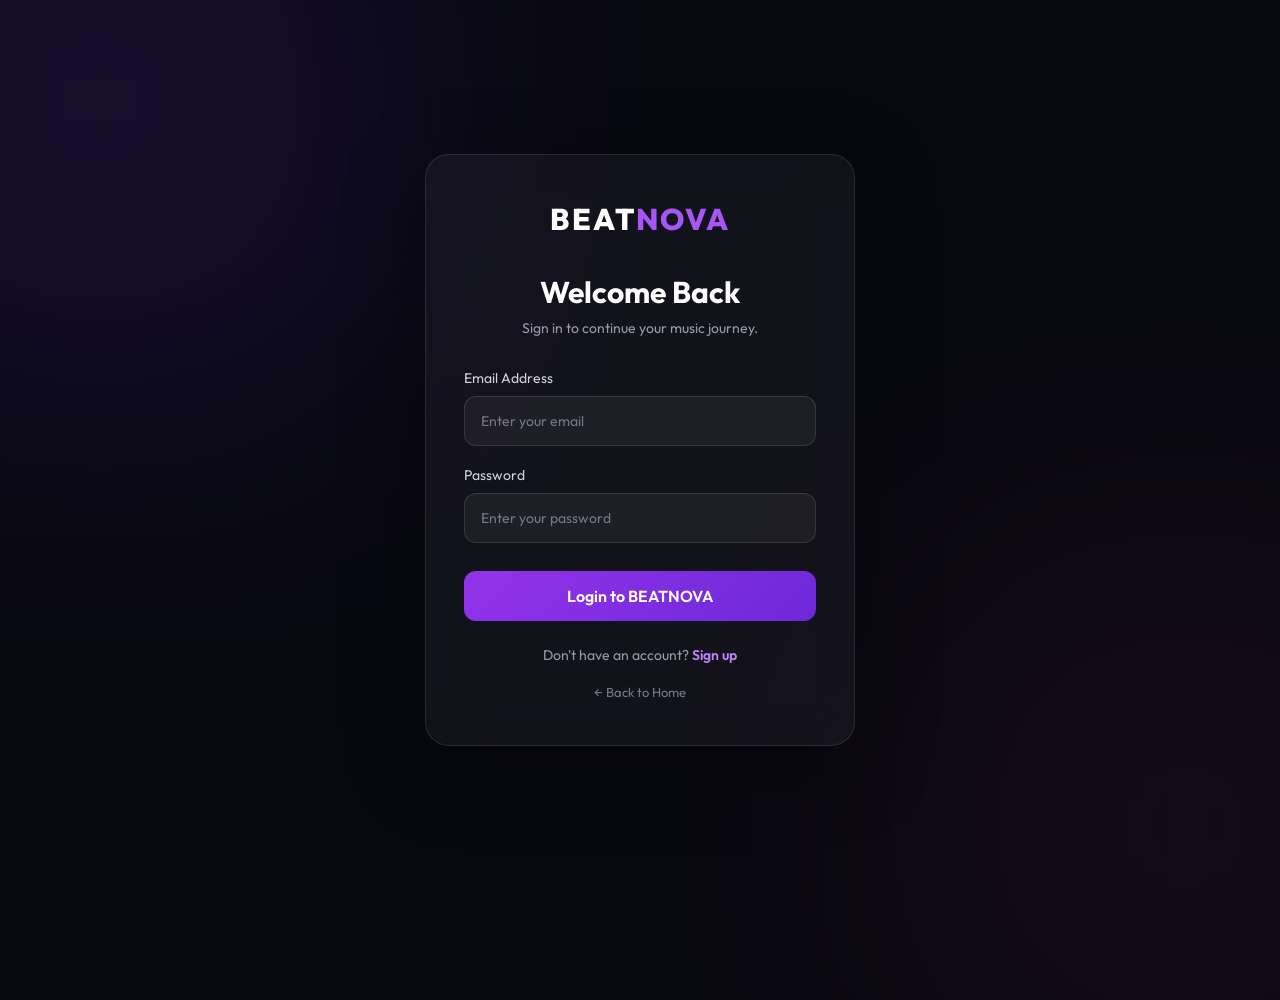
==== templates/login.html @ 8a3852d3 "Initial commit of BEATNOVA music app" ====
<!DOCTYPE html>
<html lang="en">
<head>
    <meta charset="UTF-8">
    <meta name="viewport" content="width=device-width, initial-scale=1.0">
    <title>Login | BEATNOVA</title>

    <link href="https://fonts.googleapis.com/css2?family=Outfit:wght@300;400;500;600;700;800&display=swap" rel="stylesheet">

    <style>
        * {
            margin: 0;
            padding: 0;
            box-sizing: border-box;
            font-family: 'Outfit', sans-serif;
        }

        body {
            min-height: 100vh;
            display: flex;
            justify-content: center;
            align-items: center;
            background: #080811;
            color: white;
            overflow: hidden;
            padding: 20px;
        }

        .glow {
            position: absolute;
            width: 400px;
            height: 400px;
            background: #7c3aed;
            filter: blur(160px);
            opacity: 0.25;
            top: -100px;
            left: -100px;
        }

        .glow2 {
            position: absolute;
            width: 350px;
            height: 350px;
            background: #ec4899;
            filter: blur(160px);
            opacity: 0.15;
            bottom: -100px;
            right: -80px;
        }

        .login-card {
            position: relative;
            z-index: 1;
            width: 100%;
            max-width: 430px;
            padding: 45px 38px;
            border: 1px solid rgba(255,255,255,0.1);
            border-radius: 24px;
            background: rgba(255,255,255,0.045);
            backdrop-filter: blur(25px);
            box-shadow: 0 20px 80px rgba(0,0,0,0.4);
            animation: appear 0.8s ease;
        }

        @keyframes appear {
            from {
                opacity: 0;
                transform: translateY(30px);
            }
            to {
                opacity: 1;
                transform: translateY(0);
            }
        }

        .logo {
            text-align: center;
            font-size: 30px;
            font-weight: 800;
            letter-spacing: 2px;
            margin-bottom: 35px;
        }

        .logo span {
            color: #a855f7;
        }

        h1 {
            text-align: center;
            font-size: 30px;
            margin-bottom: 8px;
        }

        .subtitle {
            text-align: center;
            color: #9999ad;
            font-size: 14px;
            margin-bottom: 32px;
        }

        .input-group {
            margin-bottom: 20px;
        }

        .input-group label {
            display: block;
            margin-bottom: 9px;
            font-size: 14px;
            color: #d1d1df;
        }

        .input-group input {
            width: 100%;
            padding: 15px 16px;
            border: 1px solid rgba(255,255,255,0.12);
            border-radius: 12px;
            outline: none;
            background: rgba(255,255,255,0.05);
            color: white;
            font-size: 14px;
            transition: 0.3s;
        }

        .input-group input:focus {
            border-color: #a855f7;
            box-shadow: 0 0 15px rgba(168,85,247,0.2);
        }

        .input-group input::placeholder {
            color: #77778a;
        }

        .login-btn {
            width: 100%;
            padding: 15px;
            margin-top: 8px;
            border: none;
            border-radius: 12px;
            background: linear-gradient(135deg, #9333ea, #6d28d9);
            color: white;
            font-size: 16px;
            font-weight: 600;
            cursor: pointer;
            transition: 0.3s;
        }

        .login-btn:hover {
            transform: translateY(-2px);
            box-shadow: 0 8px 25px rgba(147,51,234,0.4);
        }

        .signup-text {
            text-align: center;
            margin-top: 25px;
            color: #9999ad;
            font-size: 14px;
        }

        .signup-text a {
            color: #c084fc;
            text-decoration: none;
            font-weight: 600;
        }

        .back-link {
            display: block;
            text-align: center;
            margin-top: 20px;
            color: #77778a;
            text-decoration: none;
            font-size: 13px;
        }

        .back-link:hover {
            color: white;
        }

        @media (max-width: 480px) {
            .login-card {
                padding: 35px 24px;
            }
        }
    </style>
</head>

<body>

    <div class="glow"></div>
    <div class="glow2"></div>

    <div class="login-card">

        <div class="logo">BEAT<span>NOVA</span></div>

        <h1>Welcome Back</h1>
        <p class="subtitle">Sign in to continue your music journey.</p>

        <form action="/login" method="POST">

            <div class="input-group">
                <label for="email">Email Address</label>
                <input
                    type="email"
                    id="email"
                    name="email"
                    placeholder="Enter your email"
                    required
                >
            </div>

            <div class="input-group">
                <label for="password">Password</label>
                <input
                    type="password"
                    id="password"
                    name="password"
                    placeholder="Enter your password"
                    required
                >
            </div>

            <button type="submit" class="login-btn">
                Login to BEATNOVA
            </button>

        </form>

        <p class="signup-text">
            Don't have an account?
            <a href="/signup">Sign up</a>
        </p>

        <a href="/" class="back-link">← Back to Home</a>

    </div>
    <dialog id="deletePlaylistModal" class="delete-playlist-modal">

    <div class="delete-modal-icon">
        🗑
    </div>

    <h2>Delete Playlist?</h2>

    <p id="deletePlaylistMessage">
        Are you sure you want to delete this playlist?
    </p>

    <div class="delete-modal-actions">

        <button
            type="button"
            id="cancelDeletePlaylist"
            class="delete-cancel-btn"
        >
            Cancel
        </button>

        <button
            type="button"
            id="confirmDeletePlaylist"
            class="delete-confirm-btn"
        >
            Delete
        </button>

    </div>

</dialog>

</body>
</html>
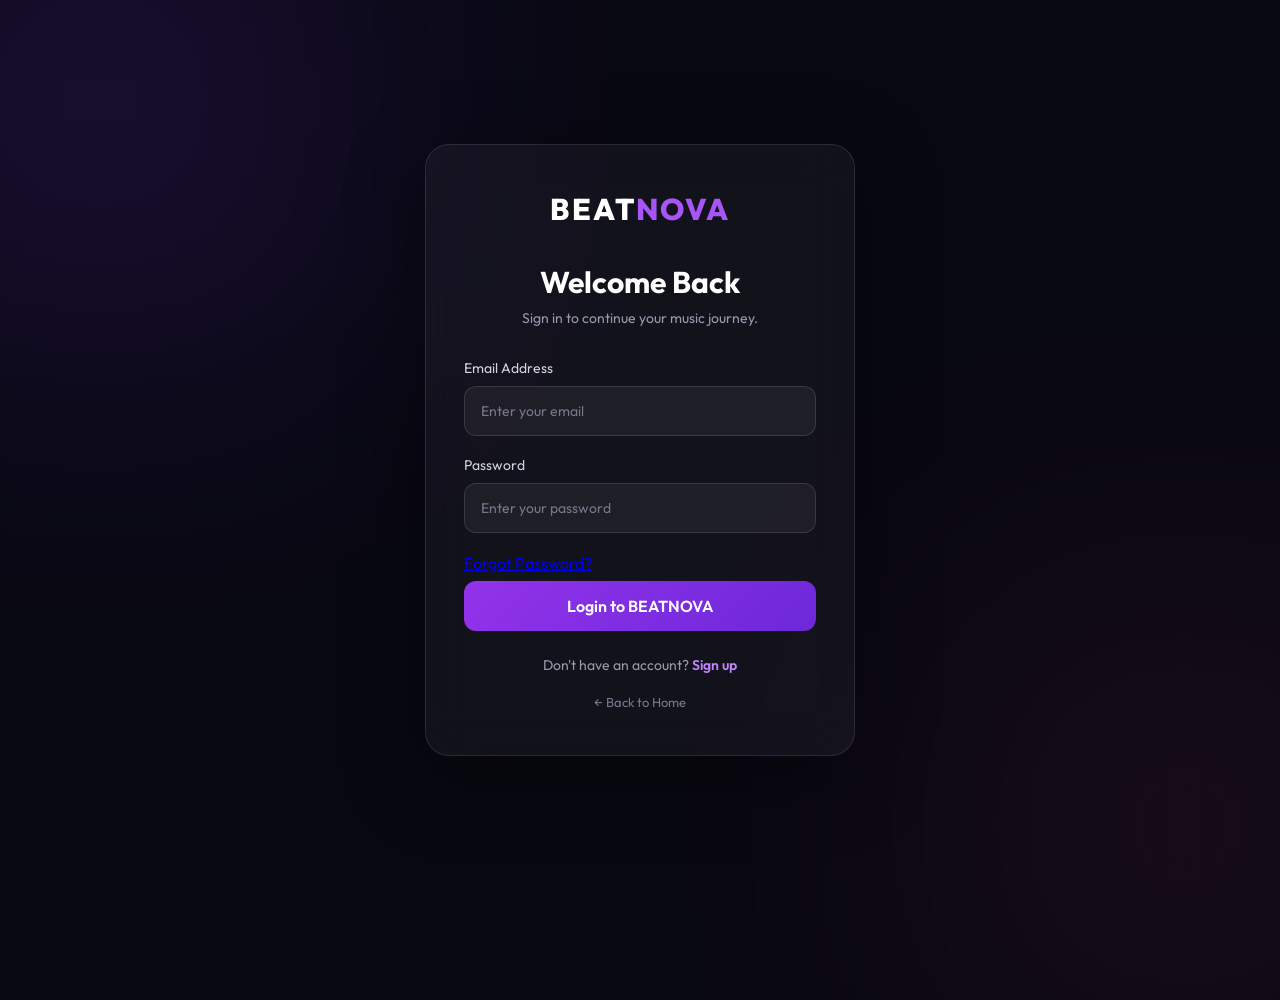
==== commit cf418701: "Updates by Prem" ====
--- a/templates/login.html
+++ b/templates/login.html
@@ -1,11 +1,13 @@
 <!DOCTYPE html>
 <html lang="en">
+
 <head>
     <meta charset="UTF-8">
     <meta name="viewport" content="width=device-width, initial-scale=1.0">
     <title>Login | BEATNOVA</title>
 
-    <link href="https://fonts.googleapis.com/css2?family=Outfit:wght@300;400;500;600;700;800&display=swap" rel="stylesheet">
+    <link href="https://fonts.googleapis.com/css2?family=Outfit:wght@300;400;500;600;700;800&display=swap"
+        rel="stylesheet">
 
     <style>
         * {
@@ -54,11 +56,11 @@
             width: 100%;
             max-width: 430px;
             padding: 45px 38px;
-            border: 1px solid rgba(255,255,255,0.1);
+            border: 1px solid rgba(255, 255, 255, 0.1);
             border-radius: 24px;
-            background: rgba(255,255,255,0.045);
+            background: rgba(255, 255, 255, 0.045);
             backdrop-filter: blur(25px);
-            box-shadow: 0 20px 80px rgba(0,0,0,0.4);
+            box-shadow: 0 20px 80px rgba(0, 0, 0, 0.4);
             animation: appear 0.8s ease;
         }
 
@@ -67,6 +69,7 @@
                 opacity: 0;
                 transform: translateY(30px);
             }
+
             to {
                 opacity: 1;
                 transform: translateY(0);
@@ -112,10 +115,10 @@
         .input-group input {
             width: 100%;
             padding: 15px 16px;
-            border: 1px solid rgba(255,255,255,0.12);
+            border: 1px solid rgba(255, 255, 255, 0.12);
             border-radius: 12px;
             outline: none;
-            background: rgba(255,255,255,0.05);
+            background: rgba(255, 255, 255, 0.05);
             color: white;
             font-size: 14px;
             transition: 0.3s;
@@ -123,7 +126,7 @@
 
         .input-group input:focus {
             border-color: #a855f7;
-            box-shadow: 0 0 15px rgba(168,85,247,0.2);
+            box-shadow: 0 0 15px rgba(168, 85, 247, 0.2);
         }
 
         .input-group input::placeholder {
@@ -146,7 +149,7 @@
 
         .login-btn:hover {
             transform: translateY(-2px);
-            box-shadow: 0 8px 25px rgba(147,51,234,0.4);
+            box-shadow: 0 8px 25px rgba(147, 51, 234, 0.4);
         }
 
         .signup-text {
@@ -199,24 +202,15 @@
 
             <div class="input-group">
                 <label for="email">Email Address</label>
-                <input
-                    type="email"
-                    id="email"
-                    name="email"
-                    placeholder="Enter your email"
-                    required
-                >
+                <input type="email" id="email" name="email" placeholder="Enter your email" required>
             </div>
 
             <div class="input-group">
                 <label for="password">Password</label>
-                <input
-                    type="password"
-                    id="password"
-                    name="password"
-                    placeholder="Enter your password"
-                    required
-                >
+                <input type="password" id="password" name="password" placeholder="Enter your password" required>
+            </div>
+            <div class="forgot-password">
+                <a href="/forgot-password">Forgot Password?</a>
             </div>
 
             <button type="submit" class="login-btn">
@@ -235,37 +229,30 @@
     </div>
     <dialog id="deletePlaylistModal" class="delete-playlist-modal">
 
-    <div class="delete-modal-icon">
-        🗑
-    </div>
-
-    <h2>Delete Playlist?</h2>
-
-    <p id="deletePlaylistMessage">
-        Are you sure you want to delete this playlist?
-    </p>
-
-    <div class="delete-modal-actions">
-
-        <button
-            type="button"
-            id="cancelDeletePlaylist"
-            class="delete-cancel-btn"
-        >
-            Cancel
-        </button>
-
-        <button
-            type="button"
-            id="confirmDeletePlaylist"
-            class="delete-confirm-btn"
-        >
-            Delete
-        </button>
-
-    </div>
-
-</dialog>
+        <div class="delete-modal-icon">
+            🗑
+        </div>
+
+        <h2>Delete Playlist?</h2>
+
+        <p id="deletePlaylistMessage">
+            Are you sure you want to delete this playlist?
+        </p>
+
+        <div class="delete-modal-actions">
+
+            <button type="button" id="cancelDeletePlaylist" class="delete-cancel-btn">
+                Cancel
+            </button>
+
+            <button type="button" id="confirmDeletePlaylist" class="delete-confirm-btn">
+                Delete
+            </button>
+
+        </div>
+
+    </dialog>
 
 </body>
+
 </html>
